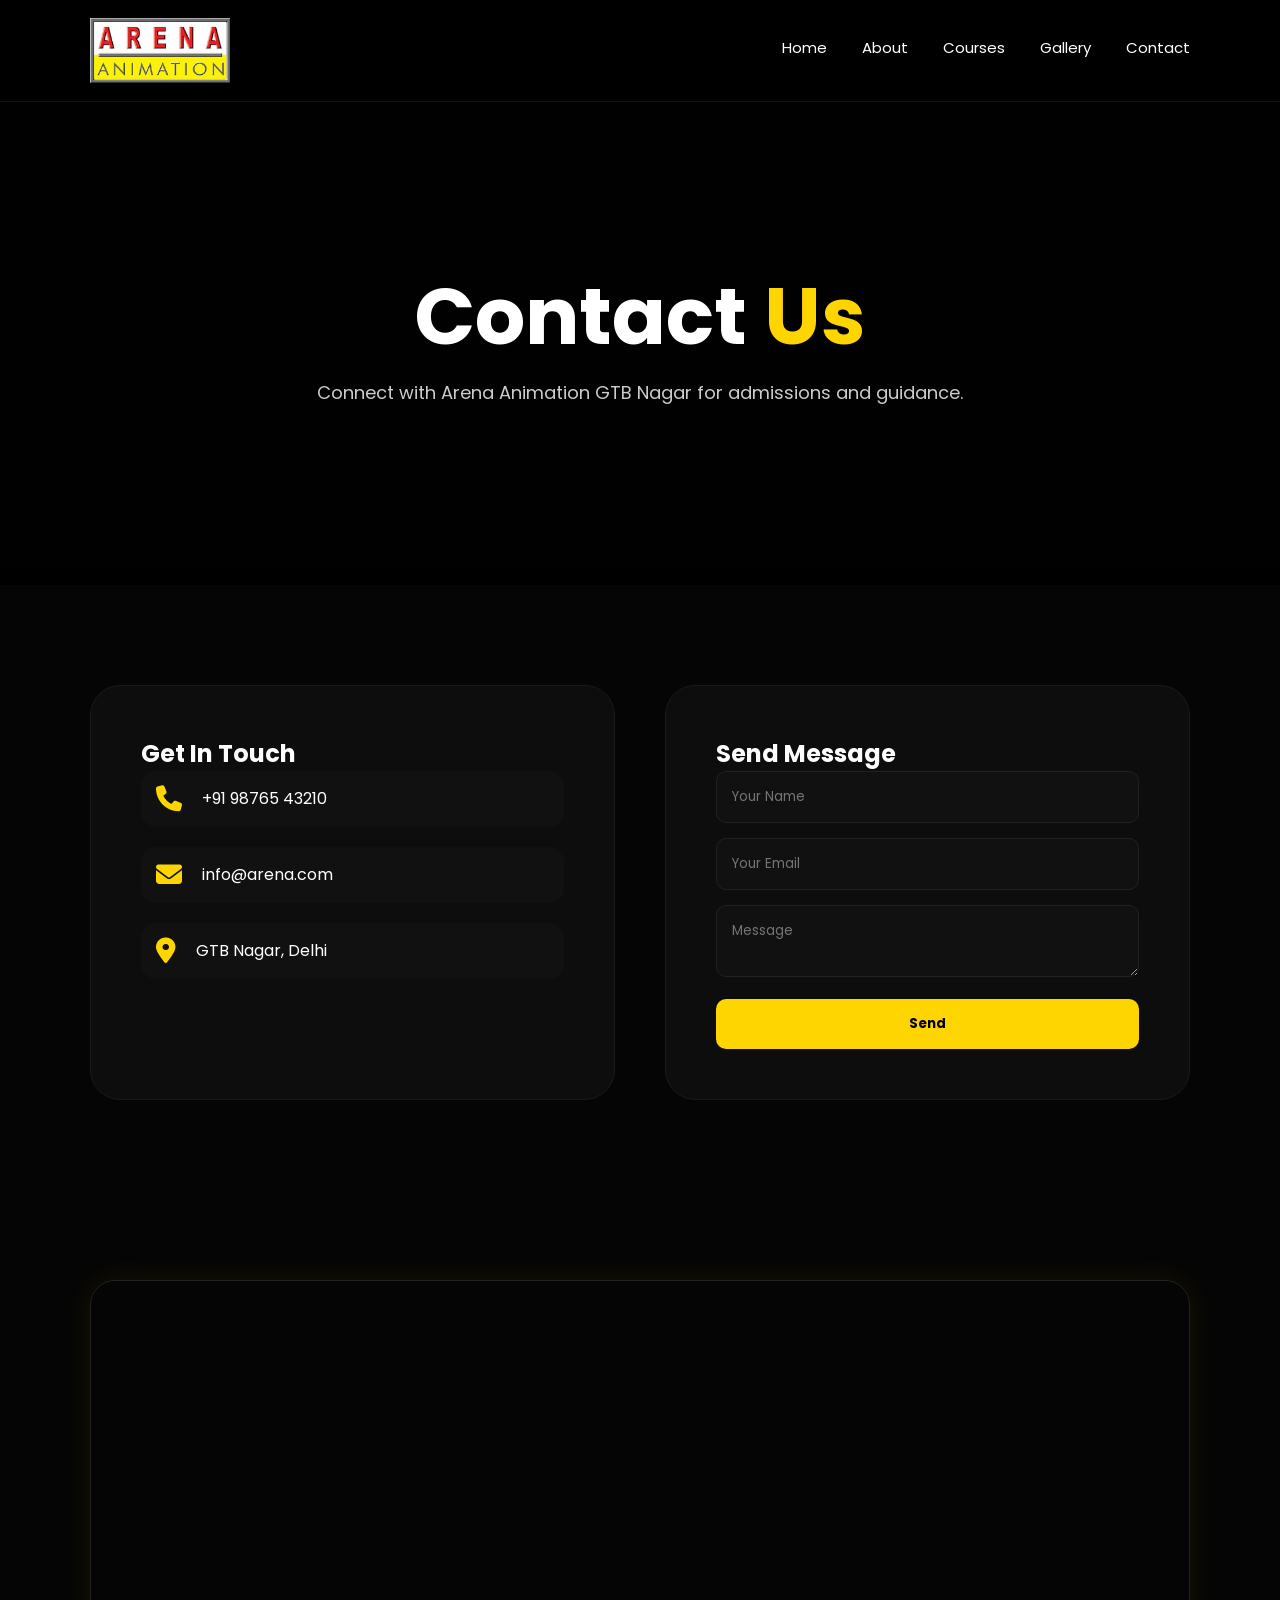
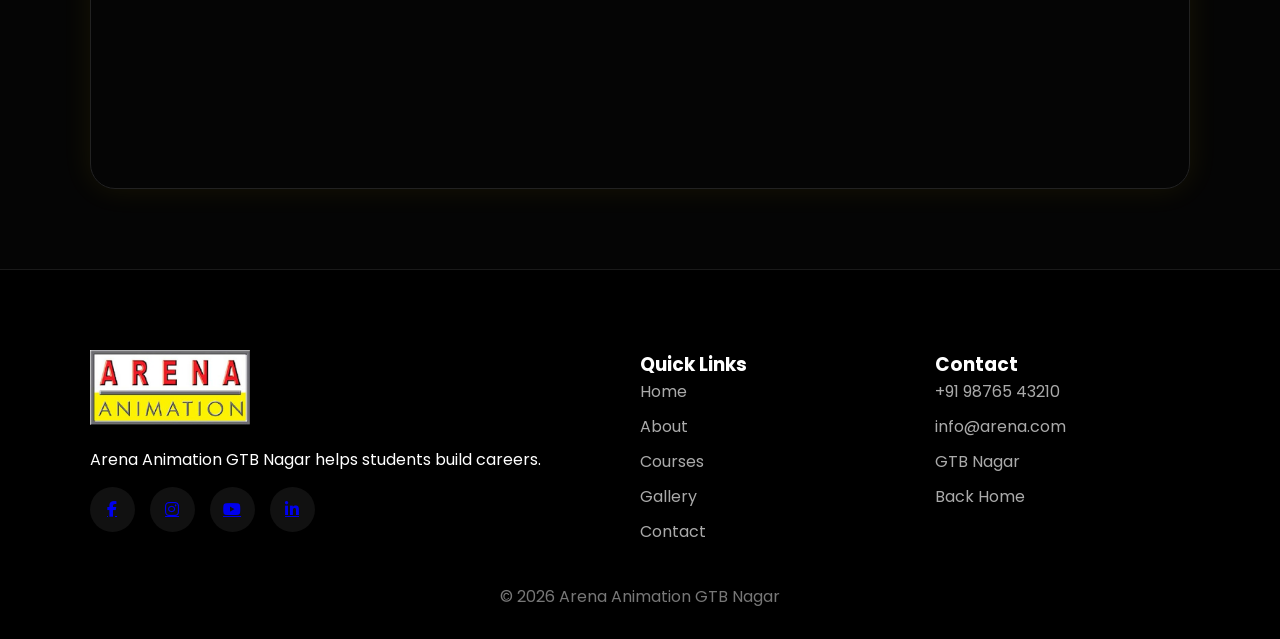
==== contact.html @ e995035e "Add files via upload" ====
<!DOCTYPE html>
<html lang="en">
<head>
<meta charset="UTF-8">
<meta name="viewport" content="width=device-width, initial-scale=1.0">

<title>Contact Us - Arena Animation</title>

<link rel="preconnect" href="https://fonts.googleapis.com">
<link href="https://fonts.googleapis.com/css2?family=Poppins:wght@300;400;500;600;700;800&display=swap" rel="stylesheet">

<link rel="stylesheet" href="https://cdnjs.cloudflare.com/ajax/libs/font-awesome/6.5.1/css/all.min.css">

<style>

/* RESET */
*{
margin:0;
padding:0;
box-sizing:border-box;
font-family:'Poppins',sans-serif;
}

body{
background:#050505;
color:white;
overflow-x:hidden;
}

/* HEADER */
header{
width:100%;
padding:18px 7%;
display:flex;
justify-content:space-between;
align-items:center;
position:fixed;
top:0;
left:0;
z-index:1000;
background:rgba(0,0,0,0.75);
backdrop-filter:blur(15px);
border-bottom:1px solid rgba(255,255,255,0.08);
}

/* LOGO */
.logo img{
width:140px;
height:auto;
display:block;
}

/* NAV */
nav{
display:flex;
gap:35px;
}

nav a{
color:white;
font-size:15px;
position:relative;
text-decoration:none;
padding-bottom:6px;
}

/* DESKTOP YELLOW LINE */
nav a::after{
content:'';
position:absolute;
left:0;
bottom:0;
width:0%;
height:2px;
background:#ffd500;
transition:0.4s;
}

nav a:hover::after{
width:100%;
}

nav a:hover{
color:#ffd500;
}

/* HAMBURGER */
#menu{
display:none;
}

.menu-icon{
display:none;
font-size:28px;
cursor:pointer;
color:#ffd500;
z-index:1100;
}

/* MOBILE MENU */
.mobile-menu{
position:fixed;
top:0;
right:-100%;
width:260px;
height:100vh;
background:#0d0d0d;
padding:120px 30px;
display:flex;
flex-direction:column;
gap:25px;
transition:.4s;
border-left:1px solid #222;
z-index:999;
}

.mobile-menu a{
color:white;
font-size:18px;
text-decoration:none;
position:relative;
padding-bottom:4px;
width:max-content;
}

/* MOBILE YELLOW LINE SHORT */
.mobile-menu a::after{
content:'';
position:absolute;
left:0;
bottom:0;
width:0%;
height:2px;
background:#ffd500;
transition:0.4s;
}

.mobile-menu a:hover::after{
width:60%;
}

.mobile-menu a:hover{
color:#ffd500;
}

/* OPEN MENU */
#menu:checked ~ .mobile-menu{
right:0;
}

/* HERO */
.contact-hero{
min-height:65vh;
display:flex;
justify-content:center;
align-items:center;
text-align:center;
padding:180px 7% 100px;
background:
linear-gradient(rgba(0,0,0,0.85),rgba(0,0,0,0.9)),
url('https://images.unsplash.com/photo-1497366754035-f200968a6e72?q=80&w=1600&auto=format&fit=crop');
background-size:cover;
background-position:center;
}

.contact-hero h1{
font-size:80px;
}

.contact-hero h1 span{
color:#ffd500;
}

.contact-hero p{
max-width:750px;
margin:auto;
font-size:18px;
color:#ccc;
line-height:34px;
}

/* CONTACT */
.contact-section{
padding:100px 7%;
}

.contact-container{
display:grid;
grid-template-columns:1fr 1fr;
gap:50px;
}

.contact-info,
.contact-form{
background:#0d0d0d;
padding:50px;
border-radius:30px;
border:1px solid #1a1a1a;
}

.info-box{
display:flex;
gap:20px;
margin-bottom:20px;
padding:15px;
background:#111;
border-radius:15px;
}

.info-box i{
color:#ffd500;
font-size:26px;
}

/* FORM */
input,textarea{
width:100%;
padding:15px;
margin-bottom:15px;
background:#111;
border:1px solid #222;
border-radius:10px;
color:white;
}

button{
width:100%;
padding:15px;
background:#ffd500;
border:none;
font-weight:700;
border-radius:10px;
cursor:pointer;
}

/* MAP */
.map-section{
padding:80px 7%;
}

.map-box{
border-radius:25px;
overflow:hidden;
border:1px solid #222;
box-shadow:0 0 30px rgba(255,213,0,0.08);
}

.map-box iframe{
width:100%;
height:500px;
border:0;
}

/* FOOTER */
footer{
padding:80px 7% 30px;
background:#000;
border-top:1px solid #1a1a1a;
}

.footer-container{
display:grid;
grid-template-columns:2fr 1fr 1fr;
gap:40px;
}

.footer-logo img{
width:160px;
margin-bottom:15px;
}

.footer-links a{
display:block;
margin-bottom:10px;
color:#aaa;
text-decoration:none;
}

.footer-links a:hover{
color:#ffd500;
}

.footer-social{
display:flex;
gap:15px;
margin-top:15px;
}

.footer-social i{
width:45px;
height:45px;
display:flex;
justify-content:center;
align-items:center;
background:#111;
border-radius:50%;
transition:.3s;
}

.footer-social i:hover{
background:#ffd500;
color:black;
}

.copy{
text-align:center;
margin-top:30px;
color:#777;
}

/* RESPONSIVE */

@media(max-width:1100px){

.contact-container{
grid-template-columns:1fr;
}
.footer-container{
grid-template-columns:1fr;
text-align:center;
}

.footer-links a{
margin:auto auto 14px;
}

.footer-social{
justify-content:center;
}


}

@media(max-width:768px){
nav{
display:none;
}

.menu-icon{
display:block;
}

.contact-hero h1{
font-size:45px;
}
}

</style>
</head>

<body>

<input type="checkbox" id="menu">

<header>

<div class="logo">
<img src="images/logo.jpg" alt="Logo">
</div>

<nav>
<a href="index.html">Home</a>
<a href="about.html">About</a>
<a href="courses.html">Courses</a>
<a href="gallery.html">Gallery</a>
<a href="contact.html">Contact</a>
</nav>

<label for="menu" class="menu-icon">
<i class="fa-solid fa-bars"></i>
</label>

</header>

<div class="mobile-menu">
<a href="index.html">Home</a>
<a href="about.html">About</a>
<a href="courses.html">Courses</a>
<a href="gallery.html">Gallery</a>
<a href="contact.html">Contact</a>
</div>

<section class="contact-hero">
<div>
<h1>Contact <span>Us</span></h1>
<p>Connect with Arena Animation GTB Nagar for admissions and guidance.</p>
</div>
</section>

<section class="contact-section">

<div class="contact-container">

<div class="contact-info">
<h2>Get In Touch</h2>

<div class="info-box">
<i class="fa-solid fa-phone"></i>
<span>+91 98765 43210</span>
</div>

<div class="info-box">
<i class="fa-solid fa-envelope"></i>
<span>info@arena.com</span>
</div>

<div class="info-box">
<i class="fa-solid fa-location-dot"></i>
<span>GTB Nagar, Delhi</span>
</div>

</div>

<div class="contact-form">
<h2>Send Message</h2>

<input type="text" placeholder="Your Name">
<input type="email" placeholder="Your Email">
<textarea placeholder="Message"></textarea>
<a href="contact.html">
  <button type="button">Send</button>
</a>
</div>

</div>

</section>

<!-- INDIA MAP (UPDATED) -->
<section class="map-section">

<div class="map-box">

<iframe 
src="https://maps.google.com/maps?q=India&hl=en&z=5&output=embed"
loading="lazy">
</iframe>

</div>

</section>

<footer>

<div class="footer-container">

<div class="footer-logo">
<img src="images/logo.jpg" alt="Logo">
<p>Arena Animation GTB Nagar helps students build careers.</p>

<div class="footer-social">
<a href="https://share.google/tQbK9yOqqWkpAm6Nq"><i class="fa-brands fa-facebook-f"></i></a>

<a href="https://share.google/kLWvd6JARLrwW3Mn0"><i class="fa-brands fa-instagram"></i></a>

<a href="https://share.google/enZwHJFHwIZKzCGPu"><i class="fa-brands fa-youtube"></i></a>

<a href="https://share.google/zCKenA6ANryQtExac"><i class="fa-brands fa-linkedin-in"></i></a>
</div>

</div>

<div class="footer-links">
<h3>Quick Links</h3>
<a href="index.html">Home</a>
<a href="about.html">About</a>
<a href="courses.html">Courses</a>
<a href="gallery.html">Gallery</a>
<a href="contact.html">Contact</a>
</div>

<div class="footer-links">
<h3>Contact</h3>
<a href="#">+91 98765 43210</a>
<a href="#">info@arena.com</a>
<a href="#">GTB Nagar</a>
<a href="index.html">Back Home</a>
</div>

</div>

<div class="copy">
© 2026 Arena Animation GTB Nagar
</div>

</footer>

</body>
</html>
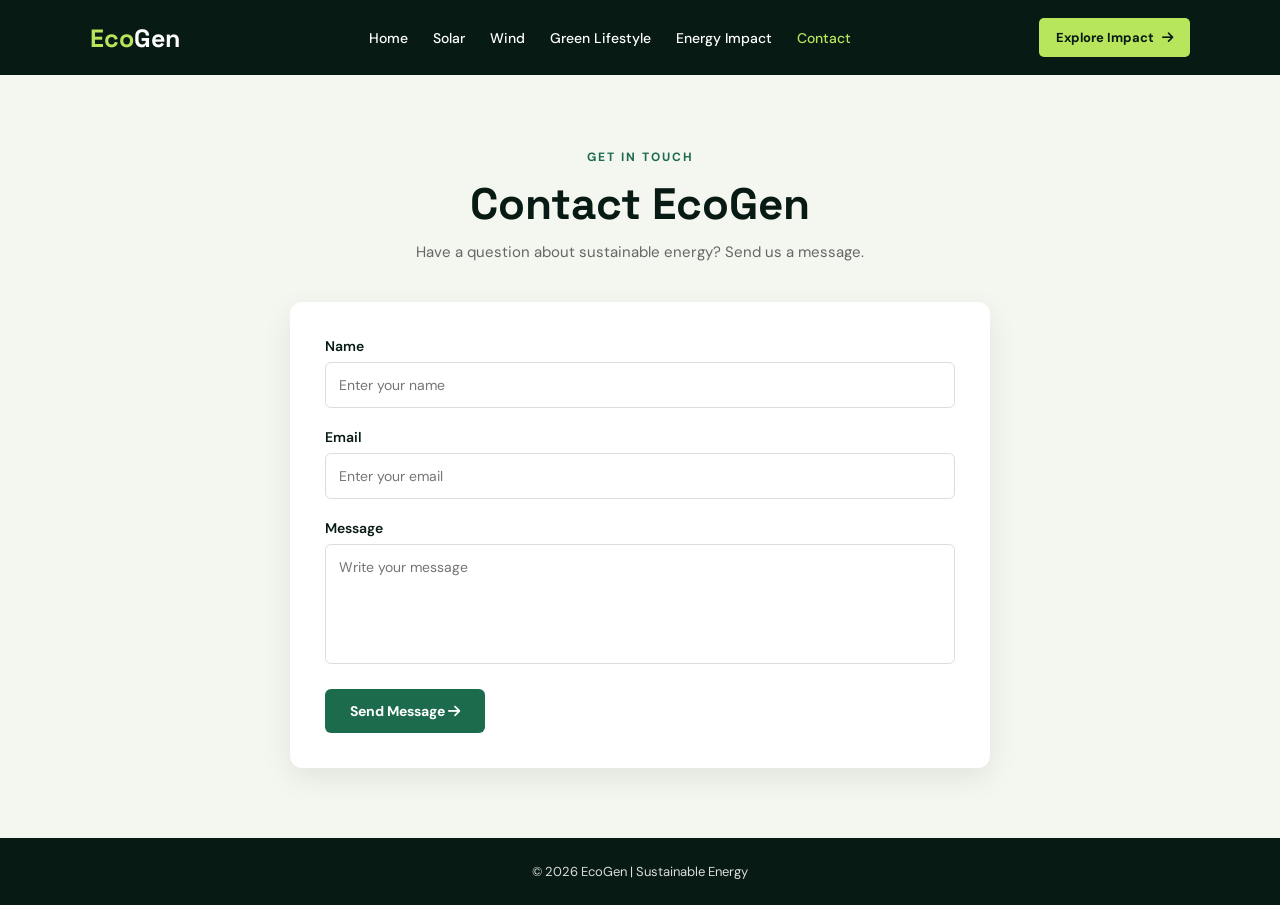
==== commit c6c306b7: "Add files via upload" ====
--- a/contact.html
+++ b/contact.html
@@ -1,489 +1,740 @@
 <!DOCTYPE html>
 <html lang="en">
+
 <head>
-<meta charset="UTF-8">
-<meta name="viewport" content="width=device-width, initial-scale=1.0">
-
-<title>Contact Us - Arena Animation</title>
-
-<link rel="preconnect" href="https://fonts.googleapis.com">
-<link href="https://fonts.googleapis.com/css2?family=Poppins:wght@300;400;500;600;700;800&display=swap" rel="stylesheet">
-
-<link rel="stylesheet" href="https://cdnjs.cloudflare.com/ajax/libs/font-awesome/6.5.1/css/all.min.css">
-
-<style>
-
-/* RESET */
-*{
-margin:0;
-padding:0;
-box-sizing:border-box;
-font-family:'Poppins',sans-serif;
-}
-
-body{
-background:#050505;
-color:white;
-overflow-x:hidden;
-}
-
-/* HEADER */
-header{
-width:100%;
-padding:18px 7%;
-display:flex;
-justify-content:space-between;
-align-items:center;
-position:fixed;
-top:0;
-left:0;
-z-index:1000;
-background:rgba(0,0,0,0.75);
-backdrop-filter:blur(15px);
-border-bottom:1px solid rgba(255,255,255,0.08);
-}
-
-/* LOGO */
-.logo img{
-width:140px;
-height:auto;
-display:block;
-}
-
-/* NAV */
-nav{
-display:flex;
-gap:35px;
-}
-
-nav a{
-color:white;
-font-size:15px;
-position:relative;
-text-decoration:none;
-padding-bottom:6px;
-}
-
-/* DESKTOP YELLOW LINE */
-nav a::after{
-content:'';
-position:absolute;
-left:0;
-bottom:0;
-width:0%;
-height:2px;
-background:#ffd500;
-transition:0.4s;
-}
-
-nav a:hover::after{
-width:100%;
-}
-
-nav a:hover{
-color:#ffd500;
-}
-
-/* HAMBURGER */
-#menu{
-display:none;
-}
-
-.menu-icon{
-display:none;
-font-size:28px;
-cursor:pointer;
-color:#ffd500;
-z-index:1100;
-}
-
-/* MOBILE MENU */
-.mobile-menu{
-position:fixed;
-top:0;
-right:-100%;
-width:260px;
-height:100vh;
-background:#0d0d0d;
-padding:120px 30px;
-display:flex;
-flex-direction:column;
-gap:25px;
-transition:.4s;
-border-left:1px solid #222;
-z-index:999;
-}
-
-.mobile-menu a{
-color:white;
-font-size:18px;
-text-decoration:none;
-position:relative;
-padding-bottom:4px;
-width:max-content;
-}
-
-/* MOBILE YELLOW LINE SHORT */
-.mobile-menu a::after{
-content:'';
-position:absolute;
-left:0;
-bottom:0;
-width:0%;
-height:2px;
-background:#ffd500;
-transition:0.4s;
-}
-
-.mobile-menu a:hover::after{
-width:60%;
-}
-
-.mobile-menu a:hover{
-color:#ffd500;
-}
-
-/* OPEN MENU */
-#menu:checked ~ .mobile-menu{
-right:0;
-}
-
-/* HERO */
-.contact-hero{
-min-height:65vh;
-display:flex;
-justify-content:center;
-align-items:center;
-text-align:center;
-padding:180px 7% 100px;
-background:
-linear-gradient(rgba(0,0,0,0.85),rgba(0,0,0,0.9)),
-url('https://images.unsplash.com/photo-1497366754035-f200968a6e72?q=80&w=1600&auto=format&fit=crop');
-background-size:cover;
-background-position:center;
-}
-
-.contact-hero h1{
-font-size:80px;
-}
-
-.contact-hero h1 span{
-color:#ffd500;
-}
-
-.contact-hero p{
-max-width:750px;
-margin:auto;
-font-size:18px;
-color:#ccc;
-line-height:34px;
-}
-
-/* CONTACT */
-.contact-section{
-padding:100px 7%;
-}
-
-.contact-container{
-display:grid;
-grid-template-columns:1fr 1fr;
-gap:50px;
-}
-
-.contact-info,
-.contact-form{
-background:#0d0d0d;
-padding:50px;
-border-radius:30px;
-border:1px solid #1a1a1a;
-}
-
-.info-box{
-display:flex;
-gap:20px;
-margin-bottom:20px;
-padding:15px;
-background:#111;
-border-radius:15px;
-}
-
-.info-box i{
-color:#ffd500;
-font-size:26px;
-}
-
-/* FORM */
-input,textarea{
-width:100%;
-padding:15px;
-margin-bottom:15px;
-background:#111;
-border:1px solid #222;
-border-radius:10px;
-color:white;
-}
-
-button{
-width:100%;
-padding:15px;
-background:#ffd500;
-border:none;
-font-weight:700;
-border-radius:10px;
-cursor:pointer;
-}
-
-/* MAP */
-.map-section{
-padding:80px 7%;
-}
-
-.map-box{
-border-radius:25px;
-overflow:hidden;
-border:1px solid #222;
-box-shadow:0 0 30px rgba(255,213,0,0.08);
-}
-
-.map-box iframe{
-width:100%;
-height:500px;
-border:0;
-}
-
-/* FOOTER */
-footer{
-padding:80px 7% 30px;
-background:#000;
-border-top:1px solid #1a1a1a;
-}
-
-.footer-container{
-display:grid;
-grid-template-columns:2fr 1fr 1fr;
-gap:40px;
-}
-
-.footer-logo img{
-width:160px;
-margin-bottom:15px;
-}
-
-.footer-links a{
-display:block;
-margin-bottom:10px;
-color:#aaa;
-text-decoration:none;
-}
-
-.footer-links a:hover{
-color:#ffd500;
-}
-
-.footer-social{
-display:flex;
-gap:15px;
-margin-top:15px;
-}
-
-.footer-social i{
-width:45px;
-height:45px;
-display:flex;
-justify-content:center;
-align-items:center;
-background:#111;
-border-radius:50%;
-transition:.3s;
-}
-
-.footer-social i:hover{
-background:#ffd500;
-color:black;
-}
-
-.copy{
-text-align:center;
-margin-top:30px;
-color:#777;
-}
-
-/* RESPONSIVE */
-
-@media(max-width:1100px){
-
-.contact-container{
-grid-template-columns:1fr;
-}
-.footer-container{
-grid-template-columns:1fr;
-text-align:center;
-}
-
-.footer-links a{
-margin:auto auto 14px;
-}
-
-.footer-social{
-justify-content:center;
-}
-
-
-}
-
-@media(max-width:768px){
-nav{
-display:none;
-}
-
-.menu-icon{
-display:block;
-}
-
-.contact-hero h1{
-font-size:45px;
-}
-}
-
-</style>
+
+    <meta charset="UTF-8">
+    <meta name="viewport" content="width=device-width, initial-scale=1.0">
+
+    <title>EcoGen | Contact</title>
+
+
+    <!-- Google Fonts -->
+
+    <link rel="preconnect" href="https://fonts.googleapis.com">
+
+    <link rel="preconnect"
+        href="https://fonts.gstatic.com"
+        crossorigin>
+
+    <link href="https://fonts.googleapis.com/css2?family=DM+Sans:wght@400;500;600;700&family=Space+Grotesk:wght@500;600;700&display=swap"
+        rel="stylesheet">
+
+
+    <!-- Font Awesome -->
+
+    <link rel="stylesheet"
+        href="https://cdnjs.cloudflare.com/ajax/libs/font-awesome/6.5.2/css/all.min.css">
+
+
+    <style>
+
+        * {
+            margin: 0;
+            padding: 0;
+            box-sizing: border-box;
+        }
+
+
+        body {
+
+            font-family: "DM Sans", sans-serif;
+
+            background: #F4F7EF;
+
+            color: #071A14;
+
+        }
+
+
+        /* =========================
+           NAVBAR
+        ========================= */
+
+        .navbar {
+
+            background: #071A14;
+
+            padding: 18px 7%;
+
+        }
+
+
+        .nav-container {
+
+            max-width: 1200px;
+
+            margin: auto;
+
+            display: flex;
+
+            align-items: center;
+
+            justify-content: space-between;
+
+        }
+
+
+        /* LOGO */
+
+        .logo {
+
+            color: white;
+
+            text-decoration: none;
+
+            font-family: "Space Grotesk", sans-serif;
+
+            font-size: 25px;
+
+            font-weight: 700;
+
+        }
+
+
+        .logo span {
+
+            color: #B7E65C;
+
+        }
+
+
+        /* NAV LINKS */
+
+        .nav-links {
+
+            display: flex;
+
+            align-items: center;
+
+            gap: 25px;
+
+        }
+
+
+        .nav-links a {
+
+            color: white;
+
+            text-decoration: none;
+
+            font-size: 14px;
+
+            font-weight: 500;
+
+            transition: 0.3s;
+
+        }
+
+
+        .nav-links a:hover {
+
+            color: #B7E65C;
+
+        }
+
+
+        .nav-links a.active {
+
+            color: #B7E65C;
+
+        }
+
+
+        /* EXPLORE BUTTON */
+
+        .nav-btn {
+
+            background: #B7E65C;
+
+            color: #071A14;
+
+            text-decoration: none;
+
+            padding: 11px 17px;
+
+            border-radius: 5px;
+
+            font-size: 13px;
+
+            font-weight: 700;
+
+            display: flex;
+
+            align-items: center;
+
+            gap: 8px;
+
+        }
+
+
+        .nav-btn:hover {
+
+            background: white;
+
+        }
+
+
+        /* MENU BUTTON */
+
+        .menu-btn {
+
+            display: none;
+
+            background: none;
+
+            border: none;
+
+            color: white;
+
+            font-size: 22px;
+
+            cursor: pointer;
+
+        }
+
+
+        .menu-btn .fa-xmark {
+
+            display: none;
+
+        }
+
+
+        .menu-btn.open .fa-bars {
+
+            display: none;
+
+        }
+
+
+        .menu-btn.open .fa-xmark {
+
+            display: block;
+
+        }
+
+
+        /* =========================
+           CONTACT SECTION
+        ========================= */
+
+        .contact-section {
+
+            max-width: 900px;
+
+            margin: 70px auto;
+
+            padding: 0 25px;
+
+        }
+
+
+        .contact-heading {
+
+            text-align: center;
+
+            margin-bottom: 40px;
+
+        }
+
+
+        .contact-heading span {
+
+            color: #1D6B4D;
+
+            font-size: 12px;
+
+            font-weight: 700;
+
+            letter-spacing: 2px;
+
+        }
+
+
+        .contact-heading h1 {
+
+            font-family: "Space Grotesk", sans-serif;
+
+            font-size: 44px;
+
+            margin: 10px 0;
+
+        }
+
+
+        .contact-heading p {
+
+            color: #666;
+
+            font-size: 15px;
+
+        }
+
+
+        /* =========================
+           CONTACT FORM
+        ========================= */
+
+        .contact-box {
+
+            background: white;
+
+            max-width: 700px;
+
+            margin: auto;
+
+            padding: 35px;
+
+            border-radius: 12px;
+
+            box-shadow:
+
+                0 10px 30px rgba(0, 0, 0, 0.08);
+
+        }
+
+
+        .contact-box label {
+
+            display: block;
+
+            margin-bottom: 7px;
+
+            font-size: 14px;
+
+            font-weight: 600;
+
+        }
+
+
+        .contact-box input,
+        .contact-box textarea {
+
+            width: 100%;
+
+            padding: 13px;
+
+            margin-bottom: 20px;
+
+            border: 1px solid #ddd;
+
+            border-radius: 6px;
+
+            font-family: "DM Sans", sans-serif;
+
+            font-size: 14px;
+
+            outline: none;
+
+        }
+
+
+        .contact-box input:focus,
+        .contact-box textarea:focus {
+
+            border-color: #1D6B4D;
+
+        }
+
+
+        .contact-box textarea {
+
+            height: 120px;
+
+            resize: none;
+
+        }
+
+
+        .contact-box button {
+
+            background: #1D6B4D;
+
+            color: white;
+
+            border: none;
+
+            padding: 13px 25px;
+
+            border-radius: 6px;
+
+            cursor: pointer;
+
+            font-family: "DM Sans", sans-serif;
+
+            font-size: 14px;
+
+            font-weight: 700;
+
+        }
+
+
+        .contact-box button:hover {
+
+            background: #B7E65C;
+
+            color: #071A14;
+
+        }
+
+
+        /* =========================
+           FOOTER
+        ========================= */
+
+        footer {
+
+            background: #071A14;
+
+            color: white;
+
+            text-align: center;
+
+            padding: 25px;
+
+            margin-top: 70px;
+
+        }
+
+
+        footer p {
+
+            font-size: 13px;
+
+            color: #ddd;
+
+        }
+
+
+        /* =========================
+           RESPONSIVE
+        ========================= */
+
+        @media (max-width: 950px) {
+
+            .nav-links {
+
+                position: absolute;
+
+                top: 74px;
+
+                left: 0;
+
+                width: 100%;
+
+                background: #071A14;
+
+                padding: 25px 30px;
+
+                display: none;
+
+                flex-direction: column;
+
+                align-items: flex-start;
+
+                gap: 20px;
+
+                border-top: 1px solid
+                    rgba(255,255,255,0.1);
+
+                z-index: 10;
+
+            }
+
+
+            .nav-btn {
+
+                display: none;
+
+            }
+
+
+            .menu-btn {
+
+                display: block;
+
+            }
+
+        }
+
+
+        @media (max-width: 700px) {
+
+            .navbar {
+
+                padding: 18px 5%;
+
+            }
+
+
+            .contact-section {
+
+                margin: 50px auto;
+
+            }
+
+
+            .contact-heading h1 {
+
+                font-size: 32px;
+
+            }
+
+
+            .contact-box {
+
+                padding: 25px;
+
+            }
+
+        }
+
+
+        @media (max-width: 450px) {
+
+            .contact-heading h1 {
+
+                font-size: 28px;
+
+            }
+
+
+            .contact-heading p {
+
+                font-size: 14px;
+
+            }
+
+
+            .contact-box {
+
+                padding: 20px;
+
+            }
+
+        }
+
+    </style>
+
 </head>
 
+
 <body>
 
-<input type="checkbox" id="menu">
-
-<header>
-
-<div class="logo">
-<img src="images/logo.jpg" alt="Logo">
-</div>
-
-<nav>
-<a href="index.html">Home</a>
-<a href="about.html">About</a>
-<a href="courses.html">Courses</a>
-<a href="gallery.html">Gallery</a>
-<a href="contact.html">Contact</a>
-</nav>
-
-<label for="menu" class="menu-icon">
-<i class="fa-solid fa-bars"></i>
-</label>
-
-</header>
-
-<div class="mobile-menu">
-<a href="index.html">Home</a>
-<a href="about.html">About</a>
-<a href="courses.html">Courses</a>
-<a href="gallery.html">Gallery</a>
-<a href="contact.html">Contact</a>
-</div>
-
-<section class="contact-hero">
-<div>
-<h1>Contact <span>Us</span></h1>
-<p>Connect with Arena Animation GTB Nagar for admissions and guidance.</p>
-</div>
-</section>
-
-<section class="contact-section">
-
-<div class="contact-container">
-
-<div class="contact-info">
-<h2>Get In Touch</h2>
-
-<div class="info-box">
-<i class="fa-solid fa-phone"></i>
-<span>+91 98765 43210</span>
-</div>
-
-<div class="info-box">
-<i class="fa-solid fa-envelope"></i>
-<span>info@arena.com</span>
-</div>
-
-<div class="info-box">
-<i class="fa-solid fa-location-dot"></i>
-<span>GTB Nagar, Delhi</span>
-</div>
-
-</div>
-
-<div class="contact-form">
-<h2>Send Message</h2>
-
-<input type="text" placeholder="Your Name">
-<input type="email" placeholder="Your Email">
-<textarea placeholder="Message"></textarea>
-<a href="contact.html">
-  <button type="button">Send</button>
-</a>
-</div>
-
-</div>
-
-</section>
-
-<!-- INDIA MAP (UPDATED) -->
-<section class="map-section">
-
-<div class="map-box">
-
-<iframe 
-src="https://maps.google.com/maps?q=India&hl=en&z=5&output=embed"
-loading="lazy">
-</iframe>
-
-</div>
-
-</section>
-
-<footer>
-
-<div class="footer-container">
-
-<div class="footer-logo">
-<img src="images/logo.jpg" alt="Logo">
-<p>Arena Animation GTB Nagar helps students build careers.</p>
-
-<div class="footer-social">
-<a href="https://share.google/tQbK9yOqqWkpAm6Nq"><i class="fa-brands fa-facebook-f"></i></a>
-
-<a href="https://share.google/kLWvd6JARLrwW3Mn0"><i class="fa-brands fa-instagram"></i></a>
-
-<a href="https://share.google/enZwHJFHwIZKzCGPu"><i class="fa-brands fa-youtube"></i></a>
-
-<a href="https://share.google/zCKenA6ANryQtExac"><i class="fa-brands fa-linkedin-in"></i></a>
-</div>
-
-</div>
-
-<div class="footer-links">
-<h3>Quick Links</h3>
-<a href="index.html">Home</a>
-<a href="about.html">About</a>
-<a href="courses.html">Courses</a>
-<a href="gallery.html">Gallery</a>
-<a href="contact.html">Contact</a>
-</div>
-
-<div class="footer-links">
-<h3>Contact</h3>
-<a href="#">+91 98765 43210</a>
-<a href="#">info@arena.com</a>
-<a href="#">GTB Nagar</a>
-<a href="index.html">Back Home</a>
-</div>
-
-</div>
-
-<div class="copy">
-© 2026 Arena Animation GTB Nagar
-</div>
-
-</footer>
+
+    <!-- =========================
+         NAVBAR
+    ========================= -->
+
+    <header class="navbar">
+
+        <div class="nav-container">
+
+
+            <!-- LOGO -->
+
+            <a href="index.html" class="logo">
+
+                <span>Eco</span>Gen
+
+            </a>
+
+
+            <!-- NAV LINKS -->
+
+            <nav class="nav-links" id="navLinks">
+
+                <a href="index.html">
+                    Home
+                </a>
+
+                <a href="solar.html">
+                    Solar
+                </a>
+
+                <a href="wind.html">
+                    Wind
+                </a>
+
+                <a href="green.html">
+                    Green Lifestyle
+                </a>
+
+                <a href="impact.html">
+                    Energy Impact
+                </a>
+
+                <a href="contact.html" class="active">
+                    Contact
+                </a>
+
+            </nav>
+
+
+            <!-- EXPLORE BUTTON -->
+
+            <a href="impact.html" class="nav-btn">
+
+                Explore Impact
+
+                <i class="fa-solid fa-arrow-right"></i>
+
+            </a>
+
+
+            <!-- MOBILE MENU -->
+
+            <button class="menu-btn" id="menuBtn">
+
+                <i class="fa-solid fa-bars"></i>
+
+                <i class="fa-solid fa-xmark"></i>
+
+            </button>
+
+
+        </div>
+
+    </header>
+
+
+
+    <!-- =========================
+         CONTACT SECTION
+    ========================= -->
+
+    <section class="contact-section">
+
+
+        <div class="contact-heading">
+
+            <span>
+                GET IN TOUCH
+            </span>
+
+
+            <h1>
+                Contact EcoGen
+            </h1>
+
+
+            <p>
+                Have a question about sustainable energy?
+                Send us a message.
+            </p>
+
+        </div>
+
+
+
+        <!-- CONTACT FORM -->
+
+        <div class="contact-box">
+
+            <form>
+
+
+                <label>
+                    Name
+                </label>
+
+                <input
+                    type="text"
+                    placeholder="Enter your name">
+
+
+
+                <label>
+                    Email
+                </label>
+
+                <input
+                    type="email"
+                    placeholder="Enter your email">
+
+
+
+                <label>
+                    Message
+                </label>
+
+                <textarea
+                    placeholder="Write your message"></textarea>
+
+
+
+                <button type="submit">
+
+                    Send Message
+
+                    <i class="fa-solid fa-arrow-right"></i>
+
+                </button>
+
+
+            </form>
+
+        </div>
+
+
+    </section>
+
+
+
+    <!-- =========================
+         FOOTER
+    ========================= -->
+
+    <footer>
+
+        <p>
+            © 2026 EcoGen | Sustainable Energy
+        </p>
+
+    </footer>
+
+
+
+    <!-- =========================
+         MENU JAVASCRIPT
+    ========================= -->
+
+    <script>
+
+        var menuBtn =
+            document.getElementById("menuBtn");
+
+        var navLinks =
+            document.getElementById("navLinks");
+
+
+        menuBtn.onclick = function () {
+
+
+            if (navLinks.style.display == "flex") {
+
+                navLinks.style.display = "none";
+
+                menuBtn.className =
+                    "menu-btn";
+
+            }
+
+            else {
+
+                navLinks.style.display = "flex";
+
+                menuBtn.className =
+                    "menu-btn open";
+
+            }
+
+        };
+
+    </script>
+
 
 </body>
+
 </html>
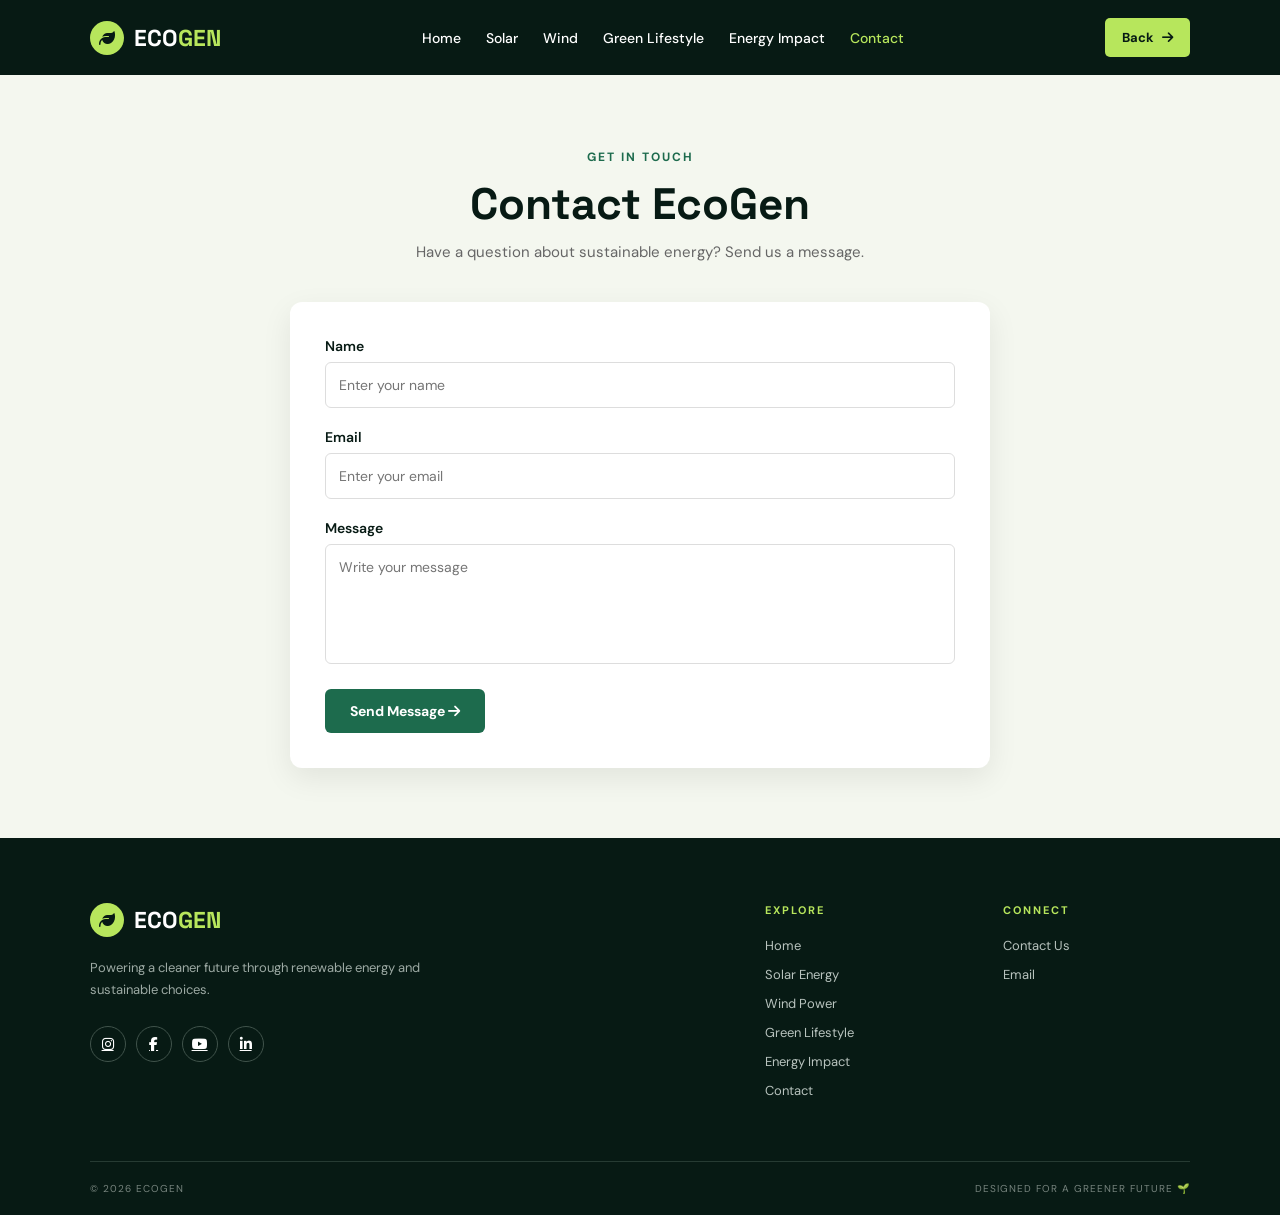
==== commit 7b734b49: "Add files via upload" ====
--- a/contact.html
+++ b/contact.html
@@ -13,21 +13,22 @@
 
     <link rel="preconnect" href="https://fonts.googleapis.com">
 
-    <link rel="preconnect"
-        href="https://fonts.gstatic.com"
-        crossorigin>
-
-    <link href="https://fonts.googleapis.com/css2?family=DM+Sans:wght@400;500;600;700&family=Space+Grotesk:wght@500;600;700&display=swap"
+    <link rel="preconnect" href="https://fonts.gstatic.com" crossorigin>
+
+    <link
+        href="https://fonts.googleapis.com/css2?family=DM+Sans:wght@400;500;600;700&family=Space+Grotesk:wght@500;600;700&display=swap"
         rel="stylesheet">
 
 
     <!-- Font Awesome -->
 
-    <link rel="stylesheet"
-        href="https://cdnjs.cloudflare.com/ajax/libs/font-awesome/6.5.2/css/all.min.css">
+    <link rel="stylesheet" href="https://cdnjs.cloudflare.com/ajax/libs/font-awesome/6.5.2/css/all.min.css">
 
 
     <style>
+        /* =========================
+           BASIC
+        ========================= */
 
         * {
             margin: 0;
@@ -35,15 +36,10 @@
             box-sizing: border-box;
         }
 
-
         body {
-
             font-family: "DM Sans", sans-serif;
-
             background: #F4F7EF;
-
             color: #071A14;
-
         }
 
 
@@ -52,101 +48,87 @@
         ========================= */
 
         .navbar {
-
             background: #071A14;
-
             padding: 18px 7%;
-
-        }
-
+        }
 
         .nav-container {
-
             max-width: 1200px;
-
             margin: auto;
 
             display: flex;
-
             align-items: center;
-
             justify-content: space-between;
-
         }
 
 
         /* LOGO */
 
         .logo {
+            display: flex;
+            align-items: center;
+            gap: 10px;
 
             color: white;
-
             text-decoration: none;
 
             font-family: "Space Grotesk", sans-serif;
-
-            font-size: 25px;
-
+            font-size: 23px;
             font-weight: 700;
-
-        }
-
-
-        .logo span {
-
+        }
+
+        .logo-icon {
+            width: 34px;
+            height: 34px;
+
+            display: flex;
+            align-items: center;
+            justify-content: center;
+
+            background: #B7E65C;
+            color: #071A14;
+
+            border-radius: 50%;
+
+            font-size: 16px;
+        }
+
+        .logo>span:last-child>span {
             color: #B7E65C;
-
         }
 
 
         /* NAV LINKS */
 
         .nav-links {
-
             display: flex;
-
             align-items: center;
-
             gap: 25px;
-
-        }
-
+        }
 
         .nav-links a {
-
             color: white;
-
             text-decoration: none;
 
             font-size: 14px;
-
             font-weight: 500;
 
             transition: 0.3s;
-
-        }
-
+        }
 
         .nav-links a:hover {
-
             color: #B7E65C;
-
-        }
-
+        }
 
         .nav-links a.active {
-
             color: #B7E65C;
-
         }
 
 
         /* EXPLORE BUTTON */
 
         .nav-btn {
-
             background: #B7E65C;
-
             color: #071A14;
 
             text-decoration: none;
@@ -156,33 +138,24 @@
             border-radius: 5px;
 
             font-size: 13px;
-
             font-weight: 700;
 
             display: flex;
-
             align-items: center;
-
             gap: 8px;
-
-        }
-
+        }
 
         .nav-btn:hover {
-
             background: white;
-
         }
 
 
         /* MENU BUTTON */
 
         .menu-btn {
-
             display: none;
 
             background: none;
-
             border: none;
 
             color: white;
@@ -190,28 +163,18 @@
             font-size: 22px;
 
             cursor: pointer;
-
-        }
-
+        }
 
         .menu-btn .fa-xmark {
-
             display: none;
-
-        }
-
+        }
 
         .menu-btn.open .fa-bars {
-
             display: none;
-
-        }
-
+        }
 
         .menu-btn.open .fa-xmark {
-
             display: block;
-
         }
 
 
@@ -220,27 +183,20 @@
         ========================= */
 
         .contact-section {
-
             max-width: 900px;
 
             margin: 70px auto;
 
             padding: 0 25px;
-
-        }
-
+        }
 
         .contact-heading {
-
             text-align: center;
 
             margin-bottom: 40px;
-
-        }
-
+        }
 
         .contact-heading span {
-
             color: #1D6B4D;
 
             font-size: 12px;
@@ -248,27 +204,20 @@
             font-weight: 700;
 
             letter-spacing: 2px;
-
-        }
-
+        }
 
         .contact-heading h1 {
-
             font-family: "Space Grotesk", sans-serif;
 
             font-size: 44px;
 
             margin: 10px 0;
-
-        }
-
+        }
 
         .contact-heading p {
-
             color: #666;
 
             font-size: 15px;
-
         }
 
 
@@ -277,7 +226,6 @@
         ========================= */
 
         .contact-box {
-
             background: white;
 
             max-width: 700px;
@@ -289,14 +237,10 @@
             border-radius: 12px;
 
             box-shadow:
-
                 0 10px 30px rgba(0, 0, 0, 0.08);
-
-        }
-
+        }
 
         .contact-box label {
-
             display: block;
 
             margin-bottom: 7px;
@@ -304,13 +248,10 @@
             font-size: 14px;
 
             font-weight: 600;
-
-        }
-
+        }
 
         .contact-box input,
         .contact-box textarea {
-
             width: 100%;
 
             padding: 13px;
@@ -326,29 +267,20 @@
             font-size: 14px;
 
             outline: none;
-
-        }
-
+        }
 
         .contact-box input:focus,
         .contact-box textarea:focus {
-
             border-color: #1D6B4D;
-
-        }
-
+        }
 
         .contact-box textarea {
-
             height: 120px;
 
             resize: none;
-
-        }
-
+        }
 
         .contact-box button {
-
             background: #1D6B4D;
 
             color: white;
@@ -366,16 +298,12 @@
             font-size: 14px;
 
             font-weight: 700;
-
-        }
-
+        }
 
         .contact-box button:hover {
-
             background: #B7E65C;
 
             color: #071A14;
-
         }
 
 
@@ -384,26 +312,149 @@
         ========================= */
 
         footer {
-
             background: #071A14;
 
             color: white;
 
-            text-align: center;
-
-            padding: 25px;
+            padding: 65px 7% 20px;
 
             margin-top: 70px;
-
-        }
-
-
-        footer p {
+        }
+
+        .footer-container {
+            max-width: 1200px;
+
+            margin: auto;
+
+            display: grid;
+
+            grid-template-columns: 1.4fr 1fr;
+
+            gap: 80px;
+        }
+
+
+        /* FOOTER BRAND */
+
+        .footer-brand {
+            max-width: 400px;
+        }
+
+        .footer-logo {
+            margin-bottom: 20px;
+        }
+
+        .footer-brand>p {
+            color: #9DAAA4;
 
             font-size: 13px;
 
-            color: #ddd;
-
+            line-height: 1.7;
+
+            margin-bottom: 25px;
+        }
+
+
+        /* SOCIAL ICONS */
+
+        .social-icons {
+            display: flex;
+
+            align-items: center;
+
+            gap: 10px;
+        }
+
+        .social-icons a {
+            width: 36px;
+            height: 36px;
+
+            display: flex;
+
+            align-items: center;
+            justify-content: center;
+
+            border: 1px solid #40534B;
+
+            border-radius: 50%;
+
+            color: white;
+
+            font-size: 14px;
+
+            transition: 0.3s;
+        }
+
+        .social-icons a:hover {
+            background: #B7E65C;
+
+            border-color: #B7E65C;
+
+            color: #071A14;
+        }
+
+
+        /* FOOTER LINKS */
+
+        .footer-link {
+            display: grid;
+
+            grid-template-columns: 1fr 1fr;
+
+            gap: 50px;
+        }
+
+        .footer-link h4 {
+            color: #B7E65C;
+
+            font-size: 11px;
+
+            letter-spacing: 2px;
+
+            margin-bottom: 20px;
+        }
+
+        .footer-link a {
+            display: block;
+
+            color: #B8C3BE;
+
+            font-size: 13px;
+
+            margin-bottom: 12px;
+
+            transition: 0.3s;
+
+            text-decoration: none;
+        }
+
+        .footer-link a:hover {
+            color: #B7E65C;
+        }
+
+
+        /* FOOTER BOTTOM */
+
+        .footer-bottom {
+            max-width: 1200px;
+
+            margin: 50px auto 0;
+
+            padding-top: 20px;
+
+            border-top: 1px solid #263B33;
+
+            display: flex;
+
+            justify-content: space-between;
+
+            gap: 20px;
+
+            color: #77847E;
+
+            font-size: 10px;
+
+            letter-spacing: 1px;
         }
 
 
@@ -414,11 +465,9 @@
         @media (max-width: 950px) {
 
             .nav-links {
-
                 position: absolute;
 
                 top: 74px;
-
                 left: 0;
 
                 width: 100%;
@@ -435,25 +484,27 @@
 
                 gap: 20px;
 
-                border-top: 1px solid
-                    rgba(255,255,255,0.1);
+                border-top:
+                    1px solid rgba(255, 255, 255, 0.1);
 
                 z-index: 10;
-
-            }
-
+            }
 
             .nav-btn {
-
                 display: none;
-
-            }
-
+            }
 
             .menu-btn {
-
                 display: block;
-
+            }
+
+
+            /* FOOTER */
+
+            .footer-container {
+                grid-template-columns: 1fr;
+
+                gap: 45px;
             }
 
         }
@@ -462,30 +513,42 @@
         @media (max-width: 700px) {
 
             .navbar {
-
                 padding: 18px 5%;
-
-            }
-
+            }
 
             .contact-section {
-
                 margin: 50px auto;
-
-            }
-
+            }
 
             .contact-heading h1 {
-
                 font-size: 32px;
-
-            }
-
+            }
 
             .contact-box {
-
                 padding: 25px;
-
+            }
+
+
+            /* FOOTER */
+
+            footer {
+                padding: 50px 5% 20px;
+            }
+
+            .footer-link {
+                grid-template-columns: 1fr 1fr;
+
+                gap: 25px;
+            }
+
+            .footer-bottom {
+                flex-direction: column;
+
+                text-align: center;
+
+                align-items: center;
+
+                margin-top: 35px;
             }
 
         }
@@ -494,27 +557,22 @@
         @media (max-width: 450px) {
 
             .contact-heading h1 {
-
                 font-size: 28px;
-
-            }
-
+            }
 
             .contact-heading p {
-
                 font-size: 14px;
-
-            }
-
+            }
 
             .contact-box {
-
                 padding: 20px;
-
-            }
-
-        }
-
+            }
+
+            .footer-link {
+                grid-template-columns: 1fr;
+            }
+
+        }
     </style>
 
 </head>
@@ -536,7 +594,15 @@
 
             <a href="index.html" class="logo">
 
-                <span>Eco</span>Gen
+                <span class="logo-icon">
+
+                    <i class="fa-solid fa-leaf"></i>
+
+                </span>
+
+                <span>
+                    ECO<span>GEN</span>
+                </span>
 
             </a>
 
@@ -574,9 +640,9 @@
 
             <!-- EXPLORE BUTTON -->
 
-            <a href="impact.html" class="nav-btn">
-
-                Explore Impact
+            <a href="index.html" class="nav-btn">
+
+                Back
 
                 <i class="fa-solid fa-arrow-right"></i>
 
@@ -600,9 +666,6 @@
 
 
 
-    <!-- =========================
-         CONTACT SECTION
-    ========================= -->
 
     <section class="contact-section">
 
@@ -634,34 +697,25 @@
 
             <form>
 
-
                 <label>
                     Name
                 </label>
 
-                <input
-                    type="text"
-                    placeholder="Enter your name">
-
+                <input type="text" placeholder="Enter your name">
 
 
                 <label>
                     Email
                 </label>
 
-                <input
-                    type="email"
-                    placeholder="Enter your email">
-
+                <input type="email" placeholder="Enter your email">
 
 
                 <label>
                     Message
                 </label>
 
-                <textarea
-                    placeholder="Write your message"></textarea>
-
+                <textarea placeholder="Write your message"></textarea>
 
 
                 <button type="submit">
@@ -672,33 +726,184 @@
 
                 </button>
 
-
             </form>
 
         </div>
 
-
     </section>
 
 
 
-    <!-- =========================
-         FOOTER
-    ========================= -->
+
 
     <footer>
 
-        <p>
-            © 2026 EcoGen | Sustainable Energy
-        </p>
+
+        <div class="footer-container">
+
+
+
+            <div class="footer-brand">
+
+
+                <a href="index.html" class="logo footer-logo">
+
+                    <span class="logo-icon">
+
+                        <i class="fa-solid fa-leaf"></i>
+
+                    </span>
+
+                    <span>
+                        ECO<span>GEN</span>
+                    </span>
+
+                </a>
+
+
+                <p>
+
+                    Powering a cleaner future through
+                    renewable energy and sustainable choices.
+
+                </p>
+
+
+                <!-- SOCIAL ICONS -->
+
+                <div class="social-icons">
+
+
+                    <a href="https://www.instagram.com/" aria-label="Instagram">
+
+                        <i class="fa-brands fa-instagram"></i>
+
+                    </a>
+
+
+                    <a href="https://www.facebook.com/" aria-label="Facebook">
+
+                        <i class="fa-brands fa-facebook-f"></i>
+
+                    </a>
+
+
+                    <a href="https://www.youtube.com/" aria-label="YouTube">
+
+                        <i class="fa-brands fa-youtube"></i>
+
+                    </a>
+                    <a href="https://in.linkedin.com/" aria-label="LinkedIn">
+
+                        <i class="fa-brands fa-linkedin-in"></i>
+
+                    </a>
+
+
+
+
+                </div>
+
+
+            </div>
+
+
+
+            <!-- FOOTER LINKS -->
+
+            <div class="footer-link">
+
+
+                <!-- EXPLORE -->
+
+                <div>
+
+                    <h4>
+                        EXPLORE
+                    </h4>
+
+
+                    <a href="index.html">
+                        Home
+                    </a>
+
+
+                    <a href="solar.html">
+                        Solar Energy
+                    </a>
+
+
+                    <a href="wind.html">
+                        Wind Power
+                    </a>
+
+
+                    <a href="green.html">
+                        Green Lifestyle
+                    </a>
+
+
+                    <a href="impact.html">
+                        Energy Impact
+                    </a>
+
+
+                    <a href="contact.html">
+                        Contact
+                    </a>
+
+                </div>
+
+
+
+                <!-- CONNECT -->
+
+                <div>
+
+                    <h4>
+                        CONNECT
+                    </h4>
+
+
+                    <a href="contact.html">
+                        Contact Us
+                    </a>
+
+
+                    <a href="mailto:hello@ecogen.com">
+                        Email
+                    </a>
+
+                </div>
+
+
+            </div>
+
+
+        </div>
+
+
+
+        <!-- FOOTER BOTTOM -->
+
+        <div class="footer-bottom">
+
+            <span>
+                © 2026 ECOGEN
+            </span>
+
+            <span>
+                DESIGNED FOR A GREENER FUTURE 🌱
+            </span>
+
+        </div>
+
 
     </footer>
 
 
 
-    <!-- =========================
-         MENU JAVASCRIPT
-    ========================= -->
+
 
     <script>
 
@@ -711,7 +916,6 @@
 
         menuBtn.onclick = function () {
 
-
             if (navLinks.style.display == "flex") {
 
                 navLinks.style.display = "none";
@@ -723,7 +927,8 @@
 
             else {
 
-                navLinks.style.display = "flex";
+                navLinks.style.display =
+                    "flex";
 
                 menuBtn.className =
                     "menu-btn open";
